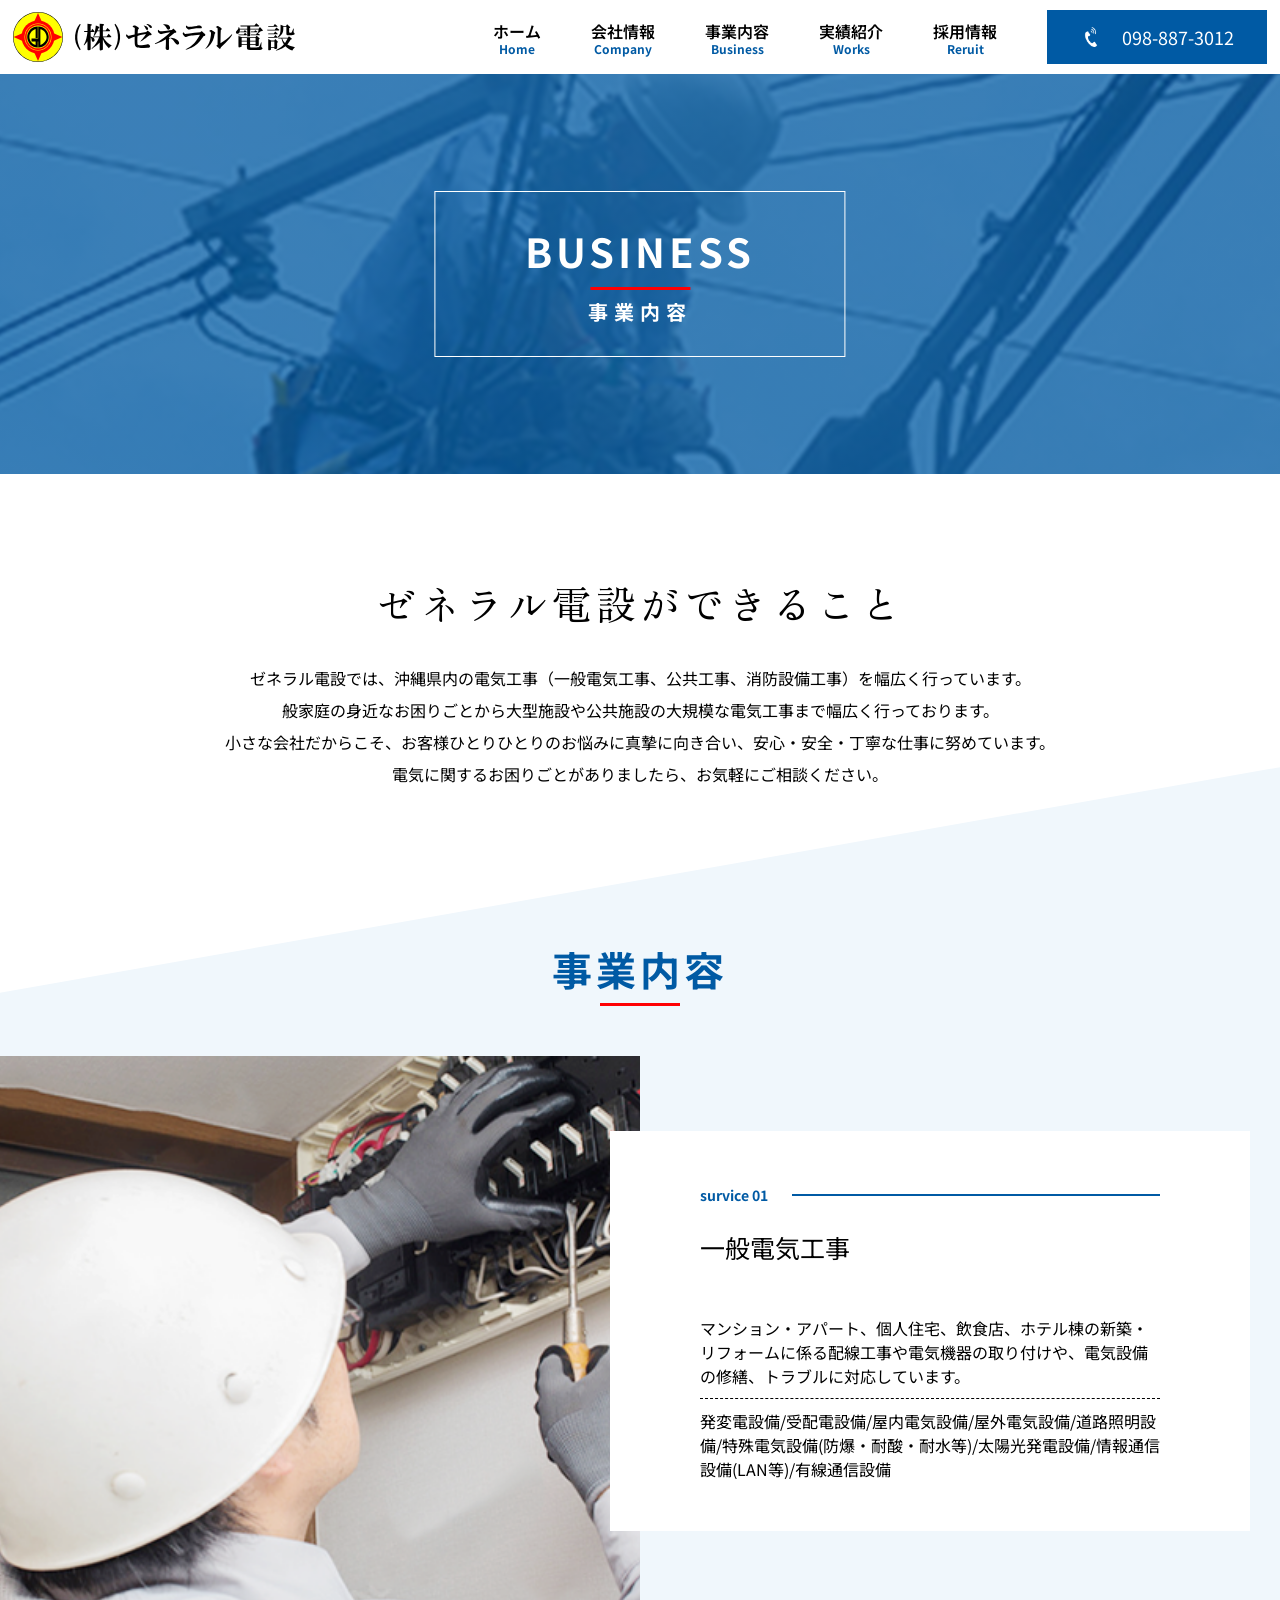
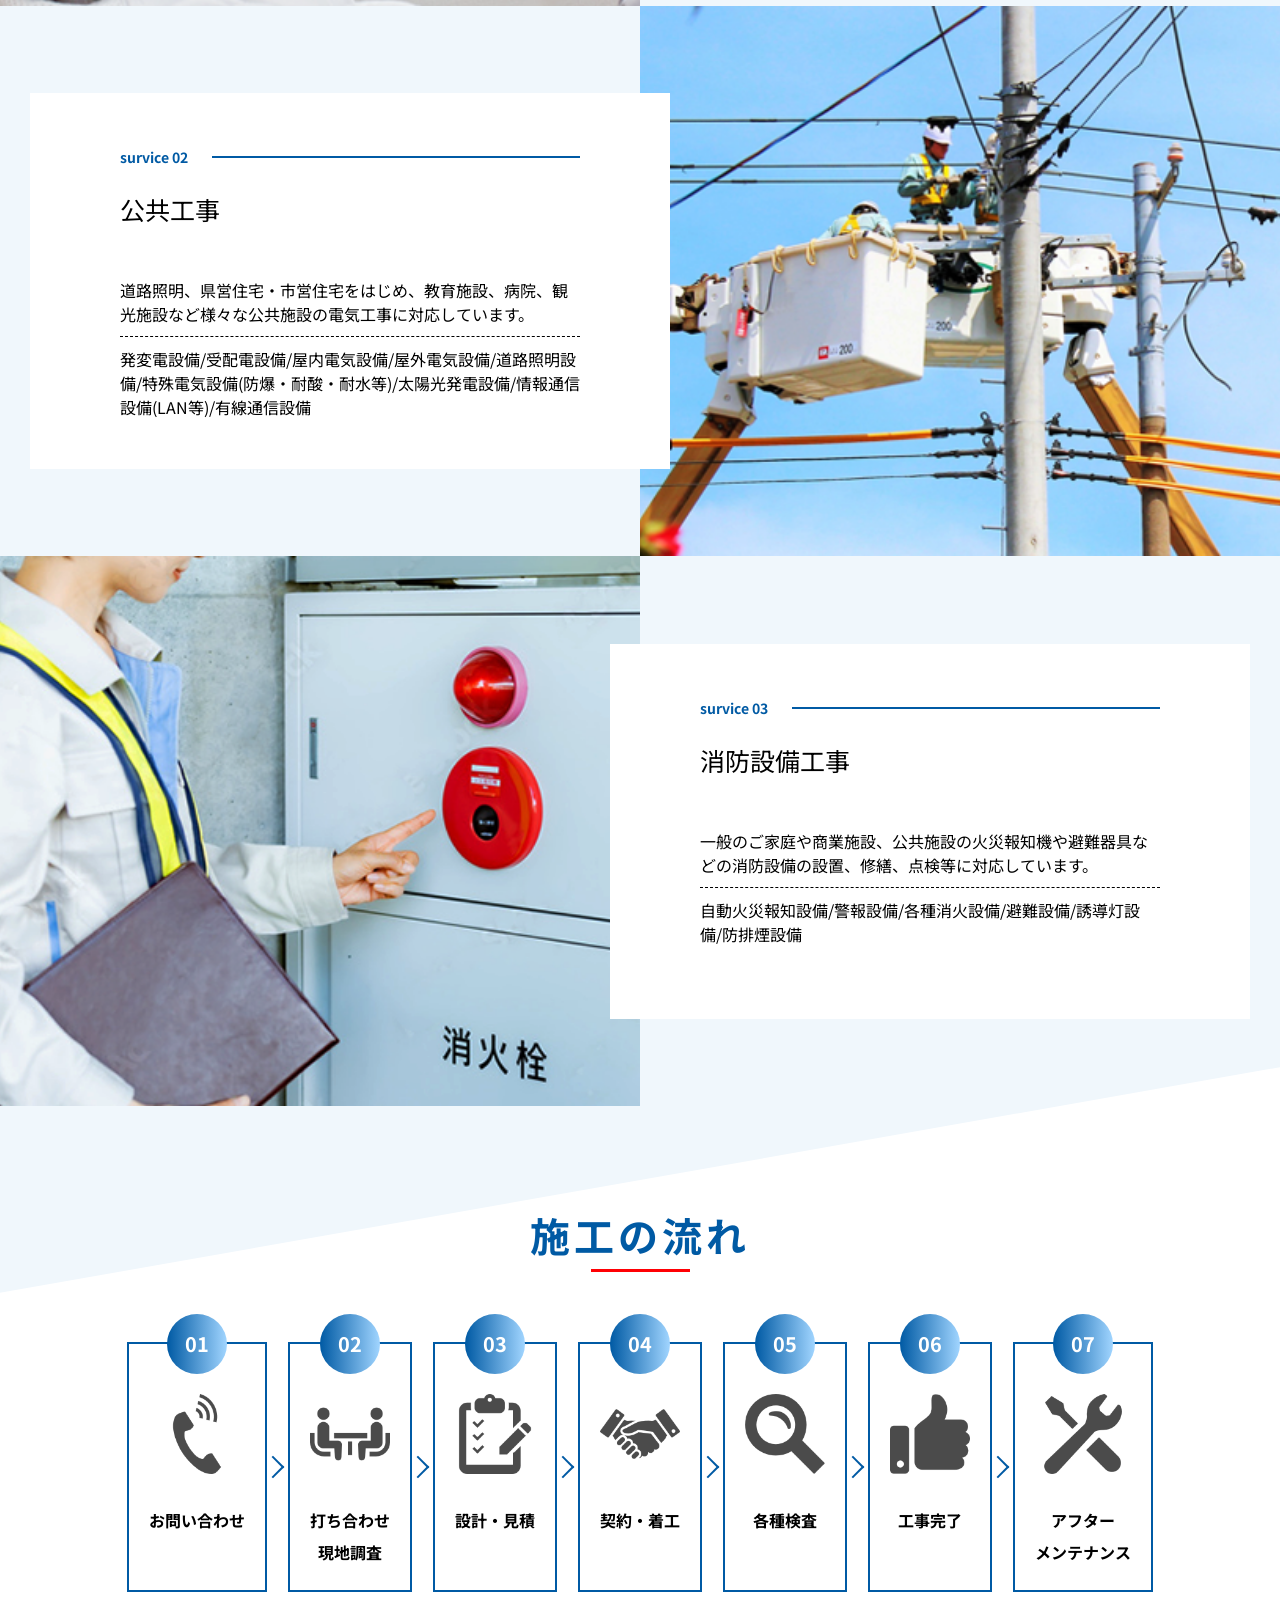
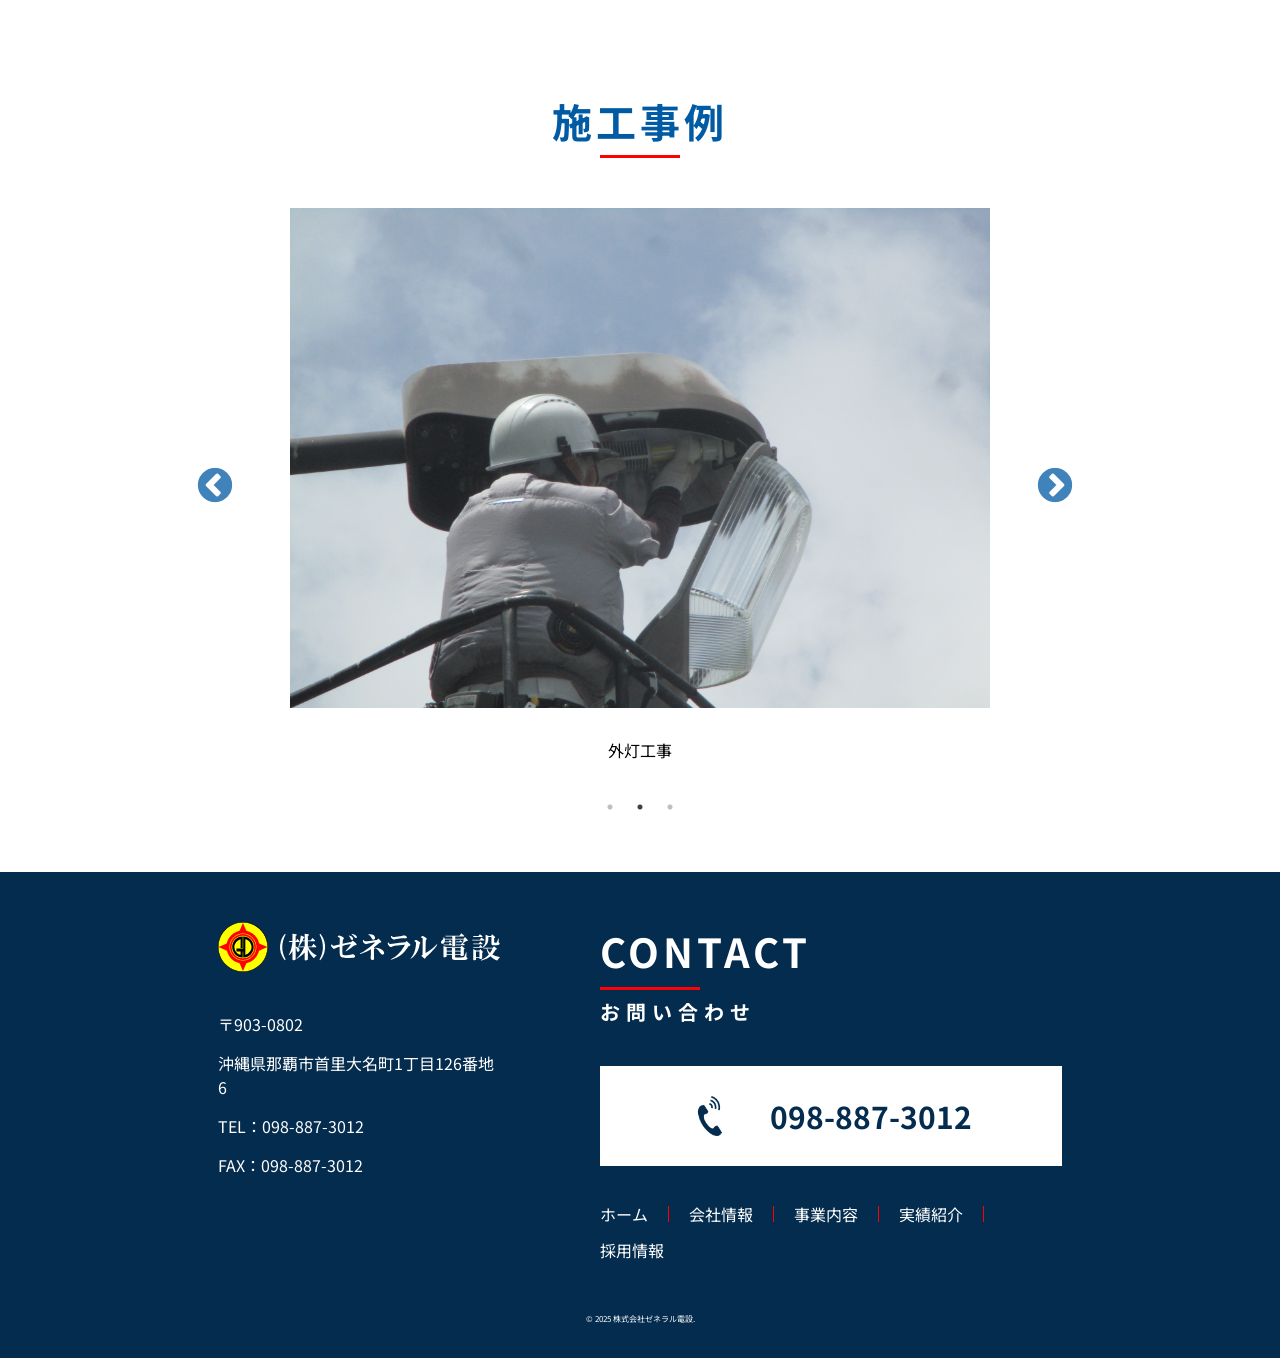
==== business.html @ 497aaa52 "Add files via upload" ====
<!DOCTYPE html>
<html lang="ja">
<head>
    <meta charset="UTF-8">
    <meta name="viewport" content="width=device-width, initial-scale=1.0">
    <meta name="description" content="沖縄県那覇市首里にある電気工事会社です。一般電気工事、公共工事、消防設備工事など幅広く対応しています。">
    <!-- ogp -->
    <title>事業内容｜（株）ゼネラル電設</title>

    <!-- web font -->
    <link rel="preconnect" href="https://fonts.googleapis.com">
    <link rel="preconnect" href="https://fonts.gstatic.com" crossorigin>
    <link href="https://fonts.googleapis.com/css2?family=Dancing+Script:wght@400..700&family=EB+Garamond:ital,wght@0,400..800;1,400..800&family=Noto+Sans+JP:wght@100..900&family=Zen+Old+Mincho:wght@400;500;600;700;900&display=swap" rel="stylesheet">
    <!-- css -->
    <link rel="stylesheet" href="assets/css/destyle.css">
    <link rel="stylesheet" href="assets/slick/slick.css">
    <link rel="stylesheet" href="assets/slick/slick-theme.css">
    <link rel="stylesheet" href="assets/css/business.css">

</head>
<body>
    <div id="container" class="container">
        <header class="header">
            <a href="home.html"><img class="logo header__logo" src="assets/images/logo__black.svg" alt=""></a>
            <div class="header__right">
                <nav class="nav">
                    <div class="menu__header">
                        <a href="home.html"><img class="logo nav__logo" src="assets/images/logo__white.svg" alt=""></a>
                        <!-- closebtn -->
                        <img class="btn__close" src="assets/images/menu__btn__close.png" alt="">
                    </div>
                    <ul class="nav__list">
                        <li class="nav__item"><a href="home.html">ホーム<span>Home</span></a></li>
                        <li class="nav__item"><a href="company.html">会社情報<span>Company</span></a></li>
                        <li class="nav__item"><a href="business.html">事業内容<span>Business</span></a></li>
                        <li class="nav__item"><a href="works.html">実績紹介<span>Works</span></a></li>
                        <li class="nav__item"><a href="recruit.html">採用情報<span>Reruit</span></a></li>
                    </ul>
                </nav>
                <!-- openbtn -->
                <img class="btn__open" src="assets/images/menu__btn__open.png" alt="">
                <div class="tel header__tel">
                    <a class="tel__btn" href="tel:098-887-3012">098-887-3012</a>
                </div>
            </div>
        </header>
        <main class="main">
            <article class="article">
                <header class="article__header">
                    <div class="mainVisual">
                        <h1 class="main__topic">BUSINESS<span>事業内容</span>
                        </h1>
                    </div>
                    <div class="lead">
                        <h2 class="lead__title">ゼネラル電設ができること</h2>
                        <p class="lead__txt">ゼネラル電設では、沖縄県内の電気工事（一般電気工事、公共工事、消防設備工事）を幅広く行っています。<br>般家庭の身近なお困りごとから大型施設や公共施設の大規模な電気工事まで幅広く行っております。<br>小さな会社だからこそ、お客様ひとりひとりのお悩みに真摯に向き合い、安心・安全・丁寧な仕事に努めています。<br>電気に関するお困りごとがありましたら、お気軽にご相談ください。</p>
                    </div>
                </header>
                <section id="business" class="business">
                    <h2 class="topic topic--business">事業内容</h2>
                    <ul class="business__list">
                        <li id="business__01" class="business__item">
                            <div class="imgBox">
                                <img class="business__img" src="assets/images/business__img__01.png" alt="民間工事">
                            </div>
                            <div class="business__txtGroup">
                                <span class="business__number">survice 01</span>
                                <h3 class="business__title">一般電気工事</h3>
                                <p class="business__mainTxt">マンション・アパート、個人住宅、飲食店、ホテル棟の新築・リフォームに係る配線工事や電気機器の取り付けや、電気設備の修繕、トラブルに対応しています。</p>
                                <p class="business__subTxt">発変電設備/受配電設備/屋内電気設備/屋外電気設備/道路照明設備/特殊電気設備(防爆・耐酸・耐水等)/太陽光発電設備/情報通信設備(LAN等)/有線通信設備</p>
                            </div>
                        </li>
                        <li id="business__02" class="business__item">
                            <div class="imgBox imgBox--right">
                                <img class="business__img" src="assets/images/business__img__02.png" alt="公共工事">
                            </div>
                            <div class="business__txtGroup business__txtGroup--right">
                                <span class="business__number">survice 02</span>
                                <h3 class="business__title">公共工事</h3>
                                <p class="business__mainTxt">道路照明、県営住宅・市営住宅をはじめ、教育施設、病院、観光施設など様々な公共施設の電気工事に対応しています。</p>
                                <p class="business__subTxt">発変電設備/受配電設備/屋内電気設備/屋外電気設備/道路照明設備/特殊電気設備(防爆・耐酸・耐水等)/太陽光発電設備/情報通信設備(LAN等)/有線通信設備</p>
                            </div>
                        </li>
                        <li id="business__03" class="business__item">
                            <div class="imgBox">
                                <img class="business__img" src="assets/images/business__img__03.png" alt="消防設備工事">
                            </div>
                            <div class="business__txtGroup">
                                <span class="business__number">survice 03</span>
                                <h3 class="business__title">消防設備工事</h3>
                                <p class="business__mainTxt">一般のご家庭や商業施設、公共施設の火災報知機や避難器具などの消防設備の設置、修繕、点検等に対応しています。</p>
                                <p class="business__subTxt">自動火災報知設備/警報設備/各種消火設備/避難設備/誘導灯設備/防排煙設備</p>
                            </div>
                        </li>
                    </ul>
                </section>
                <section id="flow" class="flow">
                    <h2 class="topic topic--flow">施工の流れ</h2>
                    <ul class="flow__list">
                        <li class="flow__item">
                            <div class="flow__content">
                                <div class="flow__num">01</div>
                                <img class="flow__icon" src="assets/images/icon/flow__icon__01.png" alt="お問い合わせ">
                                <p class="flow__txt">お問い合わせ</p>
                            </div>
                        </li>
                        <li class="flow__item">
                            <div class="flow__content">
                                <div class="flow__num">02</div>
                                <img class="flow__icon" src="assets/images/icon/flow__icon__02.png" alt="打ち合わせ・現地調査">
                                <p class="flow__txt">打ち合わせ<br>現地調査</p>
                            </div>
                        </li>
                        <li class="flow__item">
                            <div class="flow__content">
                                <div class="flow__num">03</div>
                                <img class="flow__icon" src="assets/images/icon/flow__icon__03.png" alt="設計・見積">
                                <p class="flow__txt">設計・見積</p>
                            </div>
                        </li>
                        <li class="flow__item">
                            <div class="flow__content">
                                <div class="flow__num">04</div>
                                <img class="flow__icon" src="assets/images/icon/flow__icon__04.png" alt="契約・着工">
                                <p class="flow__txt">契約・着工</p>
                            </div>
                        </li>
                        <li class="flow__item">
                            <div class="flow__content">
                                <div class="flow__num">05</div>
                                <img class="flow__icon" src="assets/images/icon/flow__icon__05.png" alt="各種検査">
                                <p class="flow__txt">各種検査</p>
                            </div>
                        </li>
                        <li class="flow__item">
                            <div class="flow__content">
                                <div class="flow__num">06</div>
                                <img class="flow__icon" src="assets/images/icon/flow__icon__06.png" alt="工事完了">
                                <p class="flow__txt">工事完了</p>
                            </div>
                        </li>
                        <li class="flow__item">
                            <div class="flow__content">
                                <div class="flow__num">07</div>
                                <img class="flow__icon" src="assets/images/icon/flow__icon__07.png" alt="アフターメンテナンス">
                                <p class="flow__txt">アフター<br>メンテナンス</p>
                            </div>
                        </li>
                    </ul>
                </section>
                <section id="example" class="example">
                    <h2 class="topic topic--example">施工事例</h2>
                    <ul class="example__list">
                        <li class="example__item">
                            <img class="example__img" src="assets/images/business/example__img__01.JPG" alt="学校電気設備工事">
                            <p class="example__txt">若瀬小学校屋内運動場　電気設備工事</p>
                        </li>
                        <li class="example__item">
                            <img class="example__img" src="assets/images/business/example__img__02.JPG" alt="外灯工事">
                            <p class="example__txt">外灯工事</p>
                        </li>
                        <li class="example__item">
                            <img class="example__img" src="assets/images/business/example__img__03.JPG" alt="灯台照明工事">
                            <p class="example__txt">ルカン礁灯台　照明工事</p>
                        </li>                
                    </ul>                 
                </section>
            </article>
        </main>
        <footer class="footer">
            <div class="footer__group">
                <div class="information">
                    <a href="home.html"><img class="logo footer__logo" src="assets/images/logo__white.svg" alt=""></a>
                    <ul class="information__list">
                        <li class="information__item">〒903-0802</li>
                        <li class="information__item">沖縄県那覇市首里大名町1丁目126番地6</li>
                        <li class="information__item">TEL：098-887-3012</li>
                        <li class="information__item">FAX：098-887-3012</li>
                    </ul>
                </div>
                <div class="contact">
                    <h3 class="topic--contact">CONTACT<span>お問い合わせ</span></h3>
                    <div class="tel footer__tel">
                        <a class="tel__btn" href="tel:098-887-3012">098-887-3012</a>
                    </div>
                    <nav>
                        <ul class="footer__nav">
                            <li class="footer__navItem"><a href="home.html">ホーム</a></li>
                            <li class="footer__navItem"><a href="company.html">会社情報</a></li>
                            <li class="footer__navItem"><a href="business.html">事業内容</a></li>
                            <li class="footer__navItem"><a href="works.html">実績紹介</a></li>
                            <li class="footer__navItem"><a href="recruit.html">採用情報</a></li>
                        </ul>
                     </nav>
                </div>
            </div>
           <p class="copy"><small>&copy; 2025 株式会社ゼネラル電設.</small></p>
        </footer>
    </div>
    <!-- js -->
    <script src="https://code.jquery.com/jquery-3.7.1.js" integrity="sha256-eKhayi8LEQwp4NKxN+CfCh+3qOVUtJn3QNZ0TciWLP4=" crossorigin="anonymous"></script>
    <!-- slick -->
    <script src="assets/js/slick.min.js"></script>
    <script src="assets/js/main.js"></script>
    <script src="assets/js/business.js"></script>
</body>
</html>
---- assets/css/destyle.css ----
/*! destyle.css v4.0.1 | MIT License | https://github.com/nicolas-cusan/destyle.css */

/* Reset box-model and set borders */
/* ============================================ */

*,
::before,
::after {
  box-sizing: border-box;
  border-style: solid;
  border-width: 0;
  min-width: 0;
}

/* Document */
/* ============================================ */

/**
 * 1. Correct the line height in all browsers.
 * 2. Prevent adjustments of font size after orientation changes in iOS.
 * 3. Remove gray overlay on links for iOS.
 */

html {
  line-height: 1.15; /* 1 */
  -webkit-text-size-adjust: 100%; /* 2 */
  -webkit-tap-highlight-color: transparent; /* 3*/
}

/* Sections */
/* ============================================ */

/**
 * Remove the margin in all browsers.
 */

body {
  margin: 0;
}

/**
 * Render the `main` element consistently in IE.
 */

main {
  display: block;
}

/* Vertical rhythm */
/* ============================================ */

p,
table,
blockquote,
address,
pre,
iframe,
form,
figure,
dl {
  margin: 0;
}

/* Headings */
/* ============================================ */

h1,
h2,
h3,
h4,
h5,
h6 {
  font-size: inherit;
  font-weight: inherit;
  margin: 0;
}

/* Lists (enumeration) */
/* ============================================ */

ul,
ol {
  margin: 0;
  padding: 0;
  list-style: none;
}

/* Lists (definition) */
/* ============================================ */

dt {
  font-weight: bold;
}

dd {
  margin-left: 0;
}

/* Grouping content */
/* ============================================ */

/**
 * 1. Add the correct box sizing in Firefox.
 * 2. Show the overflow in Edge and IE.
 */

hr {
  box-sizing: content-box; /* 1 */
  height: 0; /* 1 */
  overflow: visible; /* 2 */
  border-top-width: 1px;
  margin: 0;
  clear: both;
  color: inherit;
}

/**
 * 1. Correct the inheritance and scaling of font size in all browsers.
 * 2. Correct the odd `em` font sizing in all browsers.
 */

pre {
  font-family: monospace, monospace; /* 1 */
  font-size: inherit; /* 2 */
}

address {
  font-style: inherit;
}

/* Text-level semantics */
/* ============================================ */

/**
 * Remove the gray background on active links in IE 10.
 */

a {
  background-color: transparent;
  text-decoration: none;
  color: inherit;
}

/**
 * 1. Remove the bottom border in Chrome 57-
 * 2. Add the correct text decoration in Chrome, Edge, IE, Opera, and Safari.
 */

abbr[title] {
  text-decoration: underline dotted; /* 2 */
}

/**
 * Add the correct font weight in Chrome, Edge, and Safari.
 */

b,
strong {
  font-weight: bolder;
}

/**
 * 1. Correct the inheritance and scaling of font size in all browsers.
 * 2. Correct the odd `em` font sizing in all browsers.
 */

code,
kbd,
samp {
  font-family: monospace, monospace; /* 1 */
  font-size: inherit; /* 2 */
}

/**
 * Add the correct font size in all browsers.
 */

small {
  font-size: 80%;
}

/**
 * Prevent `sub` and `sup` elements from affecting the line height in
 * all browsers.
 */

sub,
sup {
  font-size: 75%;
  line-height: 0;
  position: relative;
  vertical-align: baseline;
}

sub {
  bottom: -0.25em;
}

sup {
  top: -0.5em;
}

/* Replaced content */
/* ============================================ */

/**
 * Prevent vertical alignment issues.
 */

svg,
img,
embed,
object,
iframe {
  vertical-align: bottom;
}

/* Forms */
/* ============================================ */

/**
 * Reset form fields to make them styleable.
 * 1. Make form elements stylable across systems iOS especially.
 * 2. Inherit text-transform from parent.
 */

button,
input,
optgroup,
select,
textarea {
  -webkit-appearance: none; /* 1 */
  appearance: none;
  vertical-align: middle;
  color: inherit;
  font: inherit;
  background: transparent;
  padding: 0;
  margin: 0;
  border-radius: 0;
  text-align: inherit;
  text-transform: inherit; /* 2 */
}

/**
 * Correct cursors for clickable elements.
 */

button,
[type="button"],
[type="reset"],
[type="submit"] {
  cursor: pointer;
}

button:disabled,
[type="button"]:disabled,
[type="reset"]:disabled,
[type="submit"]:disabled {
  cursor: default;
}

/**
 * Improve outlines for Firefox and unify style with input elements & buttons.
 */

:-moz-focusring {
  outline: auto;
}

select:disabled {
  opacity: inherit;
}

/**
 * Remove padding
 */

option {
  padding: 0;
}

/**
 * Reset to invisible
 */

fieldset {
  margin: 0;
  padding: 0;
  min-width: 0;
}

legend {
  padding: 0;
}

/**
 * Add the correct vertical alignment in Chrome, Firefox, and Opera.
 */

progress {
  vertical-align: baseline;
}

/**
 * Remove the default vertical scrollbar in IE 10+.
 */

textarea {
  overflow: auto;
}

/**
 * Correct the cursor style of increment and decrement buttons in Chrome.
 */

[type="number"]::-webkit-inner-spin-button,
[type="number"]::-webkit-outer-spin-button {
  height: auto;
}

/**
 * Correct the outline style in Safari.
 */

[type="search"] {
  outline-offset: -2px; /* 1 */
}

/**
 * Remove the inner padding in Chrome and Safari on macOS.
 */

[type="search"]::-webkit-search-decoration {
  -webkit-appearance: none;
}

/**
 * 1. Correct the inability to style clickable types in iOS and Safari.
 * 2. Fix font inheritance.
 */

::-webkit-file-upload-button {
  -webkit-appearance: button; /* 1 */
  font: inherit; /* 2 */
}

/**
 * Fix appearance for Firefox
 */
[type="number"] {
  -moz-appearance: textfield;
}

/**
 * Clickable labels
 */

label[for] {
  cursor: pointer;
}

/* Interactive */
/* ============================================ */

/*
 * Add the correct display in Edge, IE 10+, and Firefox.
 */

details {
  display: block;
}

/*
 * Add the correct display in all browsers.
 */

summary {
  display: list-item;
}

/*
 * Remove outline for editable content.
 */

[contenteditable]:focus {
  outline: auto;
}

/* Tables */
/* ============================================ */

/**
1. Correct table border color inheritance in all Chrome and Safari.
*/

table {
  border-color: inherit; /* 1 */
  border-collapse: collapse;
}

caption {
  text-align: left;
}

td,
th {
  vertical-align: top;
  padding: 0;
}

th {
  text-align: left;
  font-weight: bold;
}
---- assets/css/business.css ----
@charset  "UTF-8";
/*==========================
common
==========================*/
:root {
    --primary-blue:#005AA4;
    --primary-lightBlue:#F0F7FC;
    --primary-darkBlue:#042C4E;
    --primary-white:#FFFFFF;
    --primary-black:#000000;
    --primary-red:#FF0004;
    --primary-yellow:#FF0;
}

html {
    font-size: 62.5%;
}

body {
    font-family:
        'Noto Sans JP',
        sans-serif;
    font-style: normal;
    color: var(--primary-black);
    line-height: 2;
}

img {
    width: 100%;
    overflow: hidden;
}

.container {
    background-color: var(--primary-white);
} 

.topic {
    color: var(--primary-blue);
    text-align: center;
    font-size: 4.0rem;
    font-weight: 700;
    line-height: normal;
    letter-spacing: 4px;
    width: fit-content;
    margin: 0 auto;
}

.topic::after {
    content: '';
    display: block;
    width: 45%;
    height: 3px;
    margin: 5px auto;
    background-color: #FF0004;
}

.topic span {
    display: block;
    font-size: 2.0rem;
    letter-spacing: 6px;
}

/* common pc */
@media screen and (width<769px) {
    .topic {
        font-size: 2.5rem;
    }

    .topic span {
        font-size: 1.4rem;
    }
}


/*==========================
header
==========================*/
.header {
    display: flex;
    justify-content: space-between;
    padding: 10px 1%;
    align-items: center;
}

.logo {
    max-height: 50px;
}

.header__right {
    display: flex;
    justify-content: center;
    align-items: center;
    gap: 50px;
}

.nav__logo {
    display: none;
}

.nav__list {
    display: flex;
    justify-content: center;
    align-items: center;
    gap: 50px;
}

.nav__item {
    color: #000;
    font-size: 1.6rem;
    font-weight: 600;
    line-height: 1.5;
    text-align: center;
    position: relative;
}

.nav__item span {
    display: block;
    color: var(--primary-blue);
    font-size: 1.2rem;
    font-weight: 700;
    line-height: 1;
}

.nav__item::after {
    content: '';
    position: absolute;
    bottom: -4px;
    left: 10%;
    width: 80%;
    height: 2px;
    background: var(--primary-blue);
    transition: all 0.6s;
    transform:  scale(0,1);
    transform-origin: center top;
}

.nav__item:hover::after {
    transform: scale(1,1);
}

.header__tel::before {
    content: '';
    display: block;
    background-image: url(..//images/tel__icon__white.png);
    background-position: center;
    background-size: contain;
    background-repeat: no-repeat;
    width: 21px;
    height: 20px;
    transition: 0.6s;
}

.header__tel {
    display: flex;
    color: var(--primary-white);
    font-size: 1.8rem;
    font-weight: 400;
    line-height: normal;
    background-color: var(--primary-blue);
    border: 1px solid var(--primary-blue);
    min-width: 220px;
    height: 54px;
    align-items: center;
    justify-content: center;
    gap: 20px;
    transition: 0.6s;
}

.header__tel:hover {
    color: var(--primary-blue);
    background-color: var(--primary-white);
}

.header__tel:hover:before {
    background-image: url(..//images/tel__icon__blue.png)
}

.btn__open {
    display: none;
}

.btn__close {
    display: none;
}

/* header sp */

@media screen and (width<1100px) {
    .nav {
        background-color: var(--primary-blue);
        width: 100%;
        height: 100vh;
        position: absolute;
        top: 0;
        left: 0;
        z-index: 1000;
        transform: translateX(-100%);
        transition: 0.6s;
    }

    /* open つけた時のCSS */
    .open {
        transform: translateX(0);
    }
    
    .header {
        padding: 0;
    }

    .menu__header {
        display: flex;
        justify-content: space-between;
        align-items: center;
    }

    .nav__logo {
        display: block;
        height: 35px;
        margin: 12px 0 12px 5%;
    }

    .nav__list {
        display: block;
        margin-top: 100px;
    }

    .nav__item,
    .nav__item span {
        color: var(--primary-white);
    }

    .nav__item {
        margin-top: 35px;
    }

    .btn__open {
        display: block;
        max-width: 60px;
    }

    .btn__close {
        display: block;
        max-width: 60px;
    }

    .header__tel {
        display: none;
    }
}
@media screen and (width<769px) {
    .header__logo {
            height: 35px;
            margin: 12px 0 12px 5%;
        }
}

/*==========================
article header
==========================*/
.mainVisual {
    height: 400px;
    background: linear-gradient(0deg, rgba(0, 90, 164, 0.75) 0%, rgba(0, 90, 164, 0.75) 100%), url(../images/business__mainImg.png) lightgray 12px -372px / 100% 270% no-repeat ;
    background-position: center;
    background-size: cover;
    position: relative;
}

.main__topic {
    color: var(--primary-white);
    text-align: center;
    font-size: 4rem;
    font-weight: 700;
    line-height: normal;
    letter-spacing: 4px;
    border: 1px solid var(--primary-white);
    padding: 30px 7%;
    width: fit-content;
    position: absolute;
    top: 50%;
    left: 50%;
    transform: translate(-50%,-50%);
}

.main__topic span {
    display: block;
    color: #FFF;
    text-align: center;
    font-family: "Noto Sans JP";
    font-size: 20px;
    font-style: normal;
    font-weight: 700;
    line-height: normal;
    letter-spacing: 6px;
}

.main__topic span::before {
    content: '';
    display: block;
    width: 100px;
    height: 3px;
    margin: 7px auto;
    background-color: #FF0004;
}

@media screen and (width<769px) {
    .mainVisual {
        height: 200px;
    }

    .main__topic {
        font-size: 2.5rem;
        padding: 15px 7%;
    }

    .main__topic span{
        font-size: 1.4rem;
    }

    .main__topic span::before {
        width: 80px;
    }
}

/*==========================
lead
==========================*/
.lead {
    padding: 100px 4%;
}

.lead__title {
    text-align: center;
    font-family: "Zen Old Mincho";
    font-size: 4.0rem;
    line-height: normal;
    letter-spacing: 4px;
}

.lead__txt {
    text-align: center;
    font-size: 1.6rem;
    margin-top: 30px;
}

@media screen and (width<769px) {
    .lead {
        padding: 50px 4%;
    }

    .lead__title {
        font-size: 2.5rem;
        line-height: normal;
        letter-spacing: 2.5px;
    }

    .lead__txt {
        font-size: 1.4rem;
    }
}


/*==========================
business
==========================*/
.business {
    padding: 50px 0;
    position: relative;
    z-index: 1;
}

.business::after {
    content: '';
    display: block;
    background-color: var(--primary-lightBlue);
    position: absolute;
    width: 100%;
    height: 1900px;
    transform: skewY(-10deg);
    top: -10px;
    left: 0;
    z-index: -10;
}


.business__list {
    margin-top: 50px;
}

.business__item {
    display: flex;
    align-items: center;
}

.business__item:nth-child(2) {
    flex-direction: row-reverse;
}

.imgBox {
    width: 100%;
    height: 550px;
    object-fit: cover;
    flex-basis: 50%;
    z-index: 1;
}


.business__img {
    object-fit: cover;
    height: 100%;
}

.business__txtGroup {
    padding: 50px 7%;
    width: 100%;
    min-height: 375px;
    background-color: var(--primary-white);
    flex-basis: 50%;
    margin-left: -30px;
    z-index: 10;
}

.business__txtGroup--right {
    margin-left: 0;
    margin-right: -30px;
}

.business__number {
    display: flex;
    justify-content: space-between;
    align-items: center;
    gap: 10px;
    color: var(--primary-blue);
    font-size: 1.4rem;
    font-weight: 700;
}

.business__number::after {
    display: block;
    content: '';
    background-color: var(--primary-blue);
    width: 80%;
    height: 2px;
}

.business__title {
    font-size: 2.5rem;
    line-height: 1.5;
    margin-top: 20px;
}

.business__mainTxt {
    font-size: 1.6rem;
    line-height: 1.5;
    margin: 50px 0 10px;
}

.business__subTxt {
    font-size: 1.6rem;
    line-height: 1.5;
    padding-top: 10px;
    border-top: 1px dashed #000;
}

@media screen and (width<769px) {
    .business {
        padding: 50px 4%;
    }

    .business::after {
        height: 102%;
        top: -10px;
    }

    .business__item {
        display: block;
        margin-top: 50px;
    }

    .business__item:first-of-type {
        margin-top: 0;
    }

    .imgBox {
        height: 250px;
        flex-basis: auto;
    }


    .business__img {
        height: 250px;
    }

    .business__txtGroup {
        padding: 20px 7%;
        min-height: auto;
        flex-basis: auto;
        margin-left: 0;
    }

    .business__txtGroup--right {
        margin-left: 0;
        margin-right: 0;
    }

    .business__title {
        font-size: 2rem;
    }

    .business__mainTxt {
        font-size: 1.4rem;
        margin: 30px 0 10px;
    }

    .business__subTxt {
        font-size: 1.4rem;
    }
}

/*==========================
flow
==========================*/
.flow {
    padding: 50px 0;
}

.flow__list {
    display: flex;
    justify-content: center;
    align-items: center;
    flex-wrap: wrap;
    margin-top: 70px;
    display: flex;
    align-items: center;
    gap: 50px 0;
}

.flow__content {
    max-width: 140px;
    height: 250px;
    padding: 50px 20px 0;
    border: 2px solid var(--primary-blue);
    position: relative;
}

.flow__item {
    display: flex;
    align-items: center;
}

.flow__item:before {
  content: '';
  display: block;
  width: 16px;
  height: 16px;
  border: 0;
  border-top: solid 2px var(--primary-blue);
  border-right: solid 2px var(--primary-blue);
  transform: rotate(45deg);
  margin: 0 7px 0 -2px;
}

.flow__item:first-of-type::before {
    content: none;
}

.flow__num {
    color: #FFF;
    text-align: center;
    font-size: 2.0rem;
    font-weight: 700;
    line-height: 3;
    border-radius: 100%;
    width: 60px;
    height: 60px;
    background: linear-gradient(90deg, #005AA4 0.11%, #A1D5FF 100.11%);
    position: absolute;
    top: -30px;
    left: 50%;
    transform: translateX(-50%);
}

.flow__icon {
    display: block;
    max-width: 80px;
    max-height: 80px;
    margin: 0 auto;
}

.flow__txt {
    text-align: center;
    font-size: 1.6rem;
    font-weight: 700;
    margin-top: 30px;
}

@media screen and (width<769px) {
    .flow {
        padding: 50px 4%;
    }

    .flow__list {
        display: block;
        margin-top: 50px;
    }

    .flow__item {
        display: block;
    }

    .flow__item::before {
        transform: rotate(135deg);
        margin: -2px auto 8px;
    }

    .flow__content {
        display: flex;
        align-items: center;
        justify-content: start;
        gap: 30px;
        max-width: 250px;
        height: 120px;
        padding: 25px 15px 25px 45px;
        margin: 0 auto;
    }

    .flow__num {
        top: 50%;
        left: -30px;
        transform: translateY(-50%);
    }

    .flow__icon {
        max-width: 60px;
        max-height: 60px;
    }

    .flow__icon {
        margin: 0;
    }

    .flow__txt {
        margin-top: 0;
        text-align: left;
    }
}

/*==========================
example
==========================*/
.example {
    padding: 50px 0;
}

.example__list {
    margin: 50px auto;
    max-width: 700px;
}

.example__img {
    max-height: 500px;
}

.example__txt {
    text-align: center;
    font-size: 1.6rem;
    line-height: normal;
    margin: 30px 0;
}

.slick-prev {
    left: -95px;
}

.slick-next {
    right: -65px;
}

.slick-prev,
.slick-next {
    top: 46%;
}

.slick-prev:before,
.slick-next:before {
    font-size: 40px;
    color: var(--primary-blue);
}

/*==========================
footer
==========================*/
.footer {
    padding: 50px 17% 30px;
    background-color: var(--primary-darkBlue);
    color: var(--primary-white);
}

.footer__group {
    display: flex;
    justify-content: space-between;
    align-items: start;
    gap: 100px;
}

.footer__logo {
    height: 50px;
}

.information__list {
    margin-top: 40px;
}

.information__item {
    font-size: 1.6rem;
    line-height: normal;
    margin-top: 15px;
}

.topic--contact {
    color: var(--primary-white);
    font-size: 4rem;
    font-weight: 700;
    line-height: normal;
    letter-spacing: 4px;
    width: fit-content;
}

.topic--contact span {
    display: block;
    color: #FFF;
    font-family: "Noto Sans JP";
    font-size: 20px;
    font-style: normal;
    font-weight: 700;
    line-height: normal;
    letter-spacing: 6px;
}

.topic--contact span::before {
    content: '';
    display: block;
    width: 100px;
    height: 3px;
    margin: 7px 0;
    background-color: #FF0004;
}



.footer__nav {
    display: flex;
    flex-wrap: wrap;
    gap: 20px 0;
}

.footer__navItem {
    font-size: 1.6rem;
    font-weight: 400;
    line-height: 1;
    display: flex; 
    align-items: center;
}

.footer__navItem::after {
    content: '';
    display: block;
    background-color: var(--primary-red);
    width: 1px;
    height: 16px;
    margin: 0 20px;
}

.footer__navItem:last-child:after {
    content: none;
}

.footer__tel {
    display: flex;
    color: var(--primary-darkBlue);
    font-size: 3rem;
    font-weight: 700;
    line-height: normal;
    background-color: var(--primary-white);
    max-width: 462px;
    height: 100px;
    align-items: center;
    justify-content: center;
    gap: 40px;
    margin: 40px 0;
    transition: 0.6s;
}

.footer__tel::before {
    content: '';
    display: block;
    background-image: url(..//images/tel__icon__darkblue.png);
    background-position: center;
    background-size: contain;
    background-repeat: no-repeat;
    width: 40px;
    height: 41px;
    transition: 0.6s;
}

.footer__tel:hover {
    color: var(--primary-white);
    background-color: gray;
}

.footer__tel:hover::before {
    background-image: url(..//images/tel__icon__white.png);
}

.copy {
    text-align: center;
    margin-top: 50px;
}

/* footer sp */
@media screen and (769px<= width <1100px){  
    .footer__tel {
        min-width: 330px;
    }
}

@media screen and (width<769px) {
    .footer {
        padding: 50px 10% 30px;
    }

    .footer__group {
        display: block;
    }

    .information a {
        display: block;
        width: fit-content;
    }

    .footer__logo {
        height: 30px;
    }

    .information__list {
        margin-top: 20px;
    }

    .information__item {
        font-size: 1.4rem;
    }

    .contact {
        margin-top: 50px;
    }

    .footer__tel {
        font-size: 2rem;
        max-width: 300px;
        height: 60px;
        gap: 20px;
        margin: 20px 0;
    }

    .footer__tel::before {
        width: 28px;
        height: 29px;
    }

    .footer__nav {
        margin-top: 20px;
    }
}
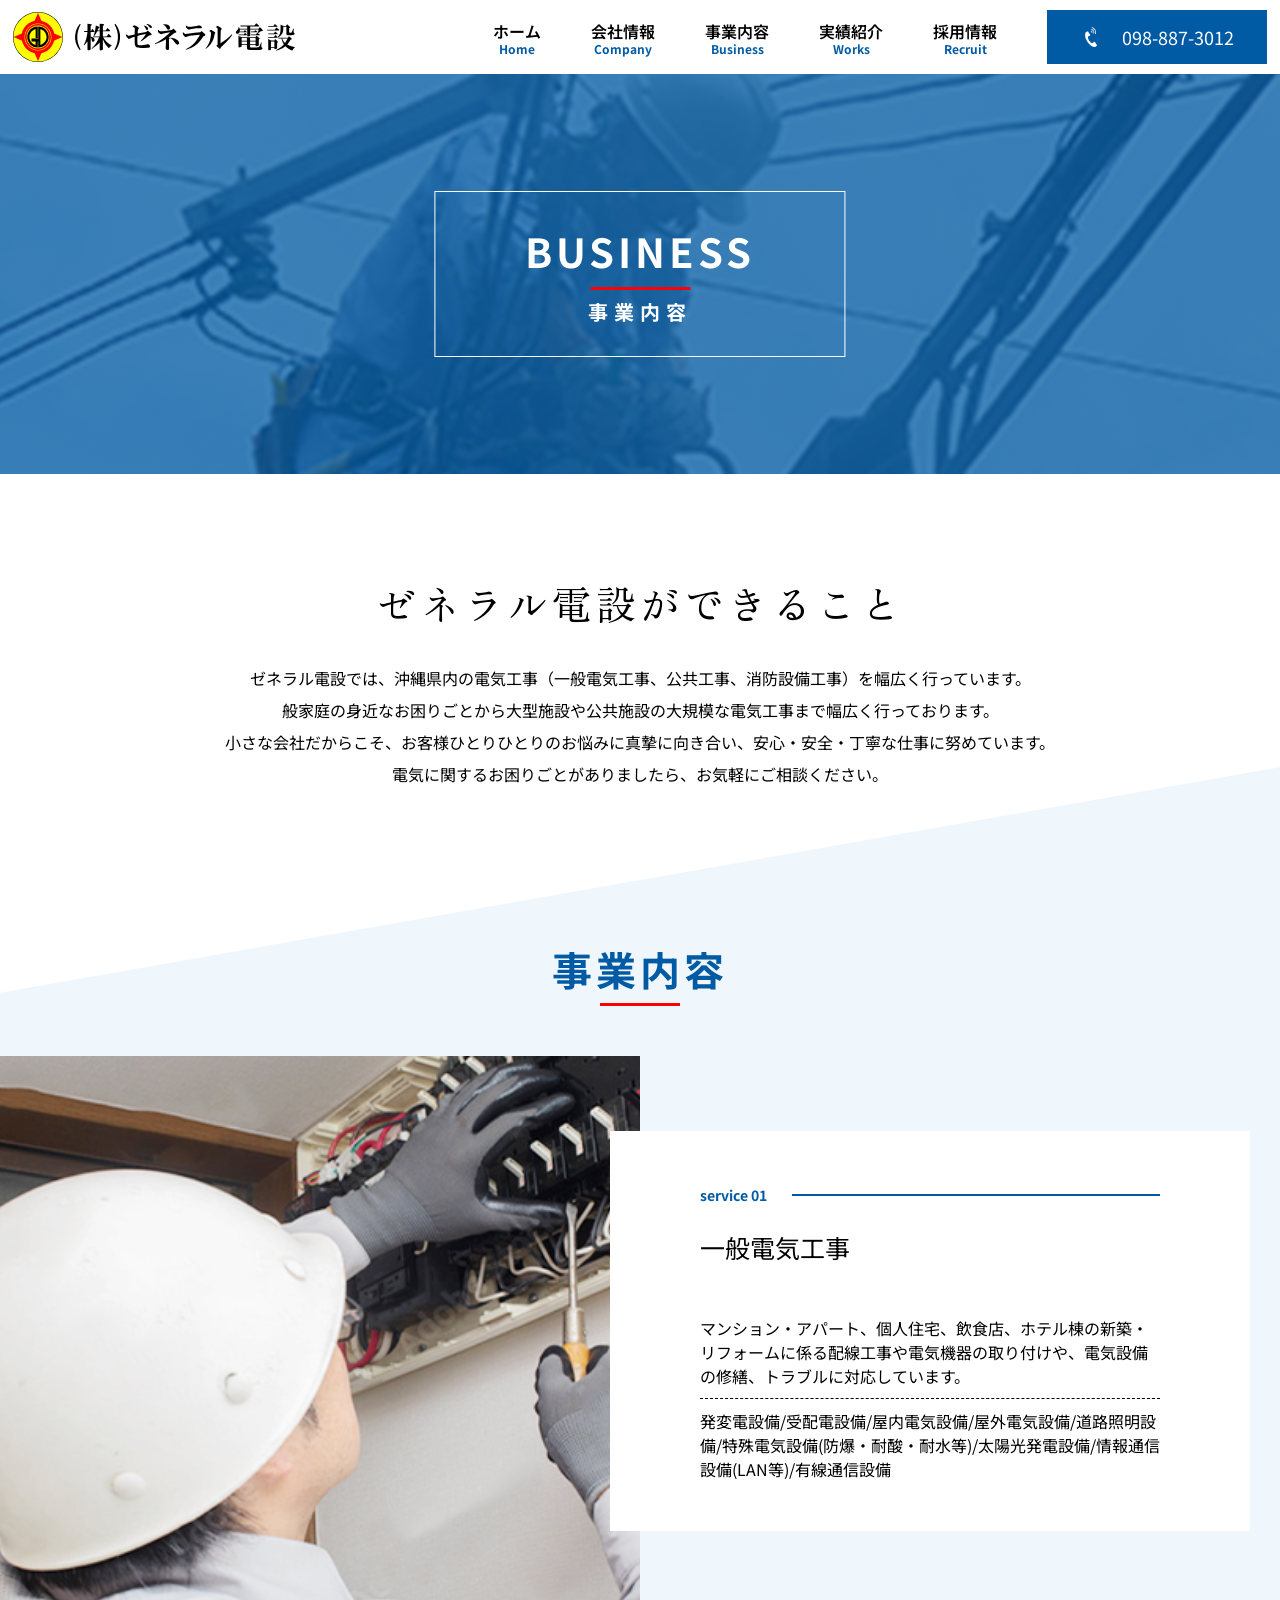
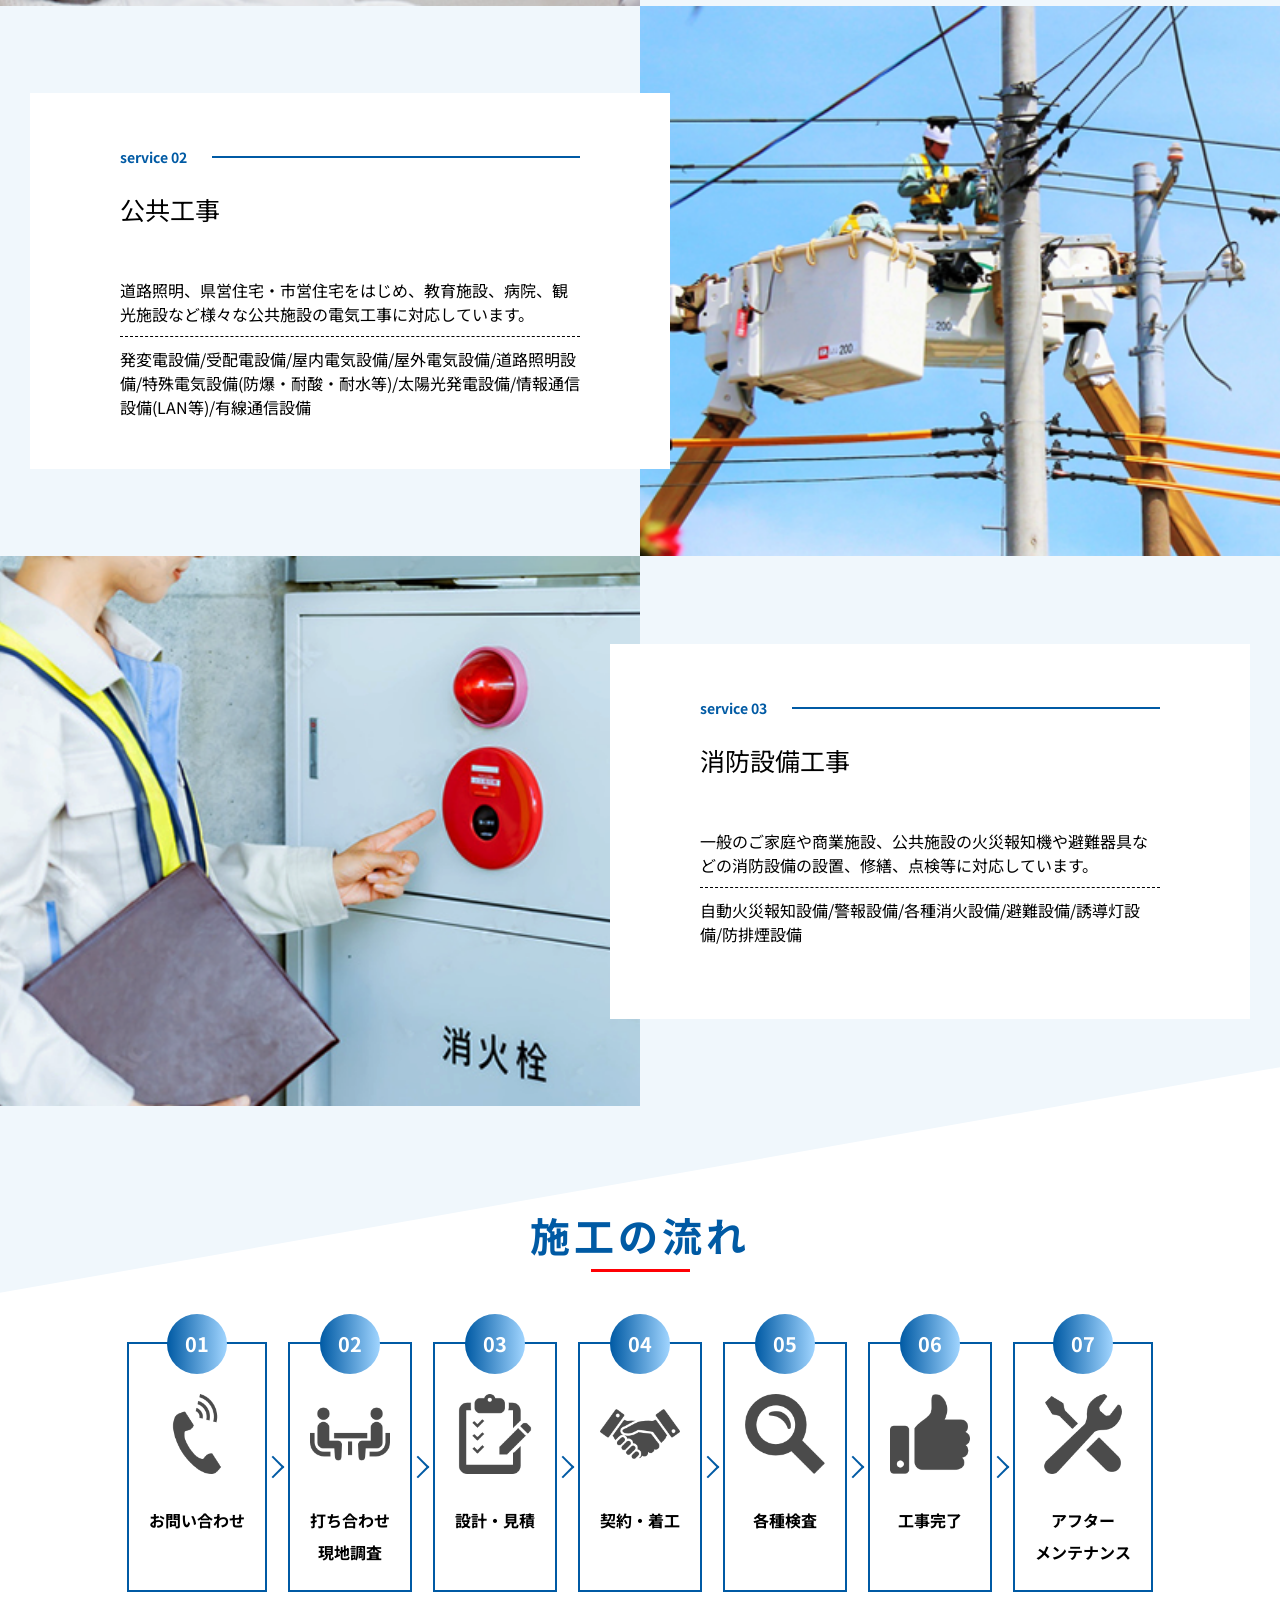
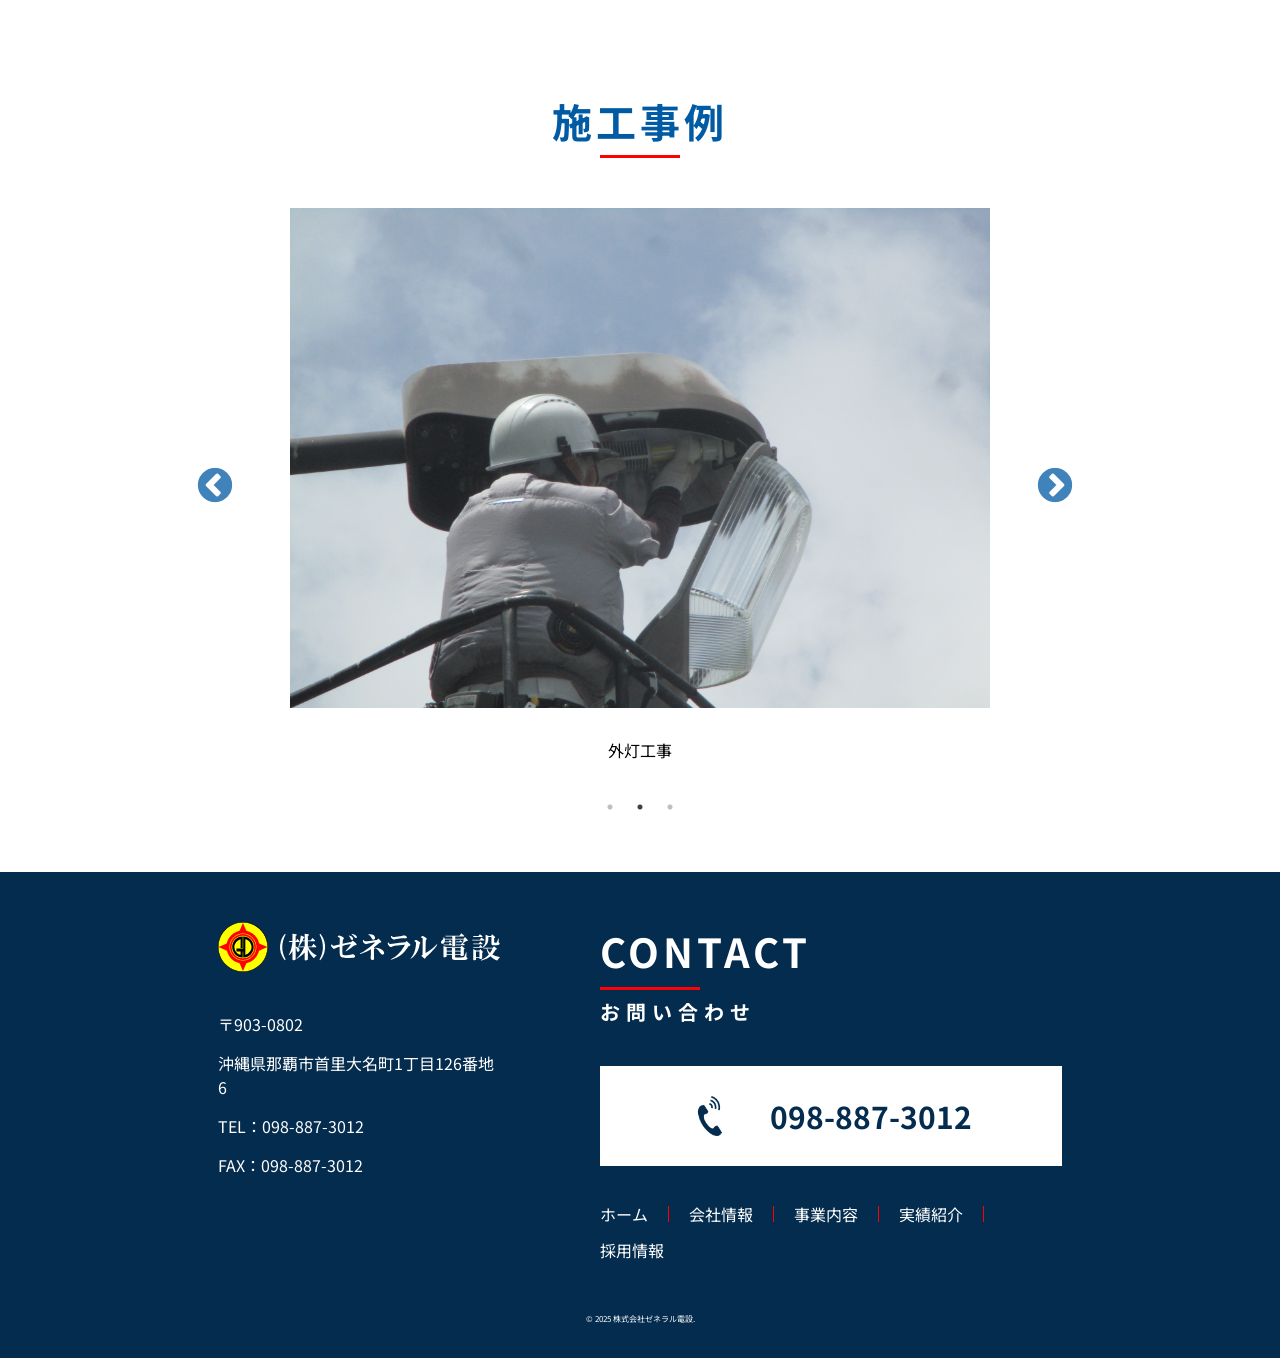
==== commit a509f5e5: "スタイル、アニメーション等の修正" ====
--- a/business.html
+++ b/business.html
@@ -16,25 +16,24 @@
     <link rel="stylesheet" href="assets/slick/slick.css">
     <link rel="stylesheet" href="assets/slick/slick-theme.css">
     <link rel="stylesheet" href="assets/css/business.css">
-
 </head>
 <body>
     <div id="container" class="container">
         <header class="header">
-            <a href="home.html"><img class="logo header__logo" src="assets/images/logo__black.svg" alt=""></a>
+            <a href="index.html"><img class="logo header__logo" src="assets/images/logo__black.svg" alt="ゼネラル電設　トップページ"></a>
             <div class="header__right">
                 <nav class="nav">
                     <div class="menu__header">
-                        <a href="home.html"><img class="logo nav__logo" src="assets/images/logo__white.svg" alt=""></a>
+                        <a href="index.html"><img class="logo nav__logo" src="assets/images/logo__white.svg" alt="ゼネラル電設　トップページ"></a>
                         <!-- closebtn -->
                         <img class="btn__close" src="assets/images/menu__btn__close.png" alt="">
                     </div>
                     <ul class="nav__list">
-                        <li class="nav__item"><a href="home.html">ホーム<span>Home</span></a></li>
+                        <li class="nav__item"><a href="index.html">ホーム<span>Home</span></a></li>
                         <li class="nav__item"><a href="company.html">会社情報<span>Company</span></a></li>
                         <li class="nav__item"><a href="business.html">事業内容<span>Business</span></a></li>
                         <li class="nav__item"><a href="works.html">実績紹介<span>Works</span></a></li>
-                        <li class="nav__item"><a href="recruit.html">採用情報<span>Reruit</span></a></li>
+                        <li class="nav__item"><a href="recruit.html">採用情報<span>Recruit</span></a></li>
                     </ul>
                 </nav>
                 <!-- openbtn -->
@@ -64,7 +63,7 @@
                                 <img class="business__img" src="assets/images/business__img__01.png" alt="民間工事">
                             </div>
                             <div class="business__txtGroup">
-                                <span class="business__number">survice 01</span>
+                                <span class="business__number">service 01</span>
                                 <h3 class="business__title">一般電気工事</h3>
                                 <p class="business__mainTxt">マンション・アパート、個人住宅、飲食店、ホテル棟の新築・リフォームに係る配線工事や電気機器の取り付けや、電気設備の修繕、トラブルに対応しています。</p>
                                 <p class="business__subTxt">発変電設備/受配電設備/屋内電気設備/屋外電気設備/道路照明設備/特殊電気設備(防爆・耐酸・耐水等)/太陽光発電設備/情報通信設備(LAN等)/有線通信設備</p>
@@ -75,7 +74,7 @@
                                 <img class="business__img" src="assets/images/business__img__02.png" alt="公共工事">
                             </div>
                             <div class="business__txtGroup business__txtGroup--right">
-                                <span class="business__number">survice 02</span>
+                                <span class="business__number">service 02</span>
                                 <h3 class="business__title">公共工事</h3>
                                 <p class="business__mainTxt">道路照明、県営住宅・市営住宅をはじめ、教育施設、病院、観光施設など様々な公共施設の電気工事に対応しています。</p>
                                 <p class="business__subTxt">発変電設備/受配電設備/屋内電気設備/屋外電気設備/道路照明設備/特殊電気設備(防爆・耐酸・耐水等)/太陽光発電設備/情報通信設備(LAN等)/有線通信設備</p>
@@ -86,7 +85,7 @@
                                 <img class="business__img" src="assets/images/business__img__03.png" alt="消防設備工事">
                             </div>
                             <div class="business__txtGroup">
-                                <span class="business__number">survice 03</span>
+                                <span class="business__number">service 03</span>
                                 <h3 class="business__title">消防設備工事</h3>
                                 <p class="business__mainTxt">一般のご家庭や商業施設、公共施設の火災報知機や避難器具などの消防設備の設置、修繕、点検等に対応しています。</p>
                                 <p class="business__subTxt">自動火災報知設備/警報設備/各種消火設備/避難設備/誘導灯設備/防排煙設備</p>
@@ -162,15 +161,15 @@
                         <li class="example__item">
                             <img class="example__img" src="assets/images/business/example__img__03.JPG" alt="灯台照明工事">
                             <p class="example__txt">ルカン礁灯台　照明工事</p>
-                        </li>                
-                    </ul>                 
+                        </li>
+                    </ul>
                 </section>
             </article>
         </main>
         <footer class="footer">
             <div class="footer__group">
                 <div class="information">
-                    <a href="home.html"><img class="logo footer__logo" src="assets/images/logo__white.svg" alt=""></a>
+                    <a href="index.html"><img class="logo footer__logo" src="assets/images/logo__white.svg" alt="ゼネラル電設　トップページ"></a>
                     <ul class="information__list">
                         <li class="information__item">〒903-0802</li>
                         <li class="information__item">沖縄県那覇市首里大名町1丁目126番地6</li>
@@ -185,16 +184,16 @@
                     </div>
                     <nav>
                         <ul class="footer__nav">
-                            <li class="footer__navItem"><a href="home.html">ホーム</a></li>
+                            <li class="footer__navItem"><a href="index.html">ホーム</a></li>
                             <li class="footer__navItem"><a href="company.html">会社情報</a></li>
                             <li class="footer__navItem"><a href="business.html">事業内容</a></li>
                             <li class="footer__navItem"><a href="works.html">実績紹介</a></li>
                             <li class="footer__navItem"><a href="recruit.html">採用情報</a></li>
                         </ul>
-                     </nav>
+                    </nav>
                 </div>
             </div>
-           <p class="copy"><small>&copy; 2025 株式会社ゼネラル電設.</small></p>
+            <p class="copy"><small>&copy; 2025 株式会社ゼネラル電設.</small></p>
         </footer>
     </div>
     <!-- js -->
